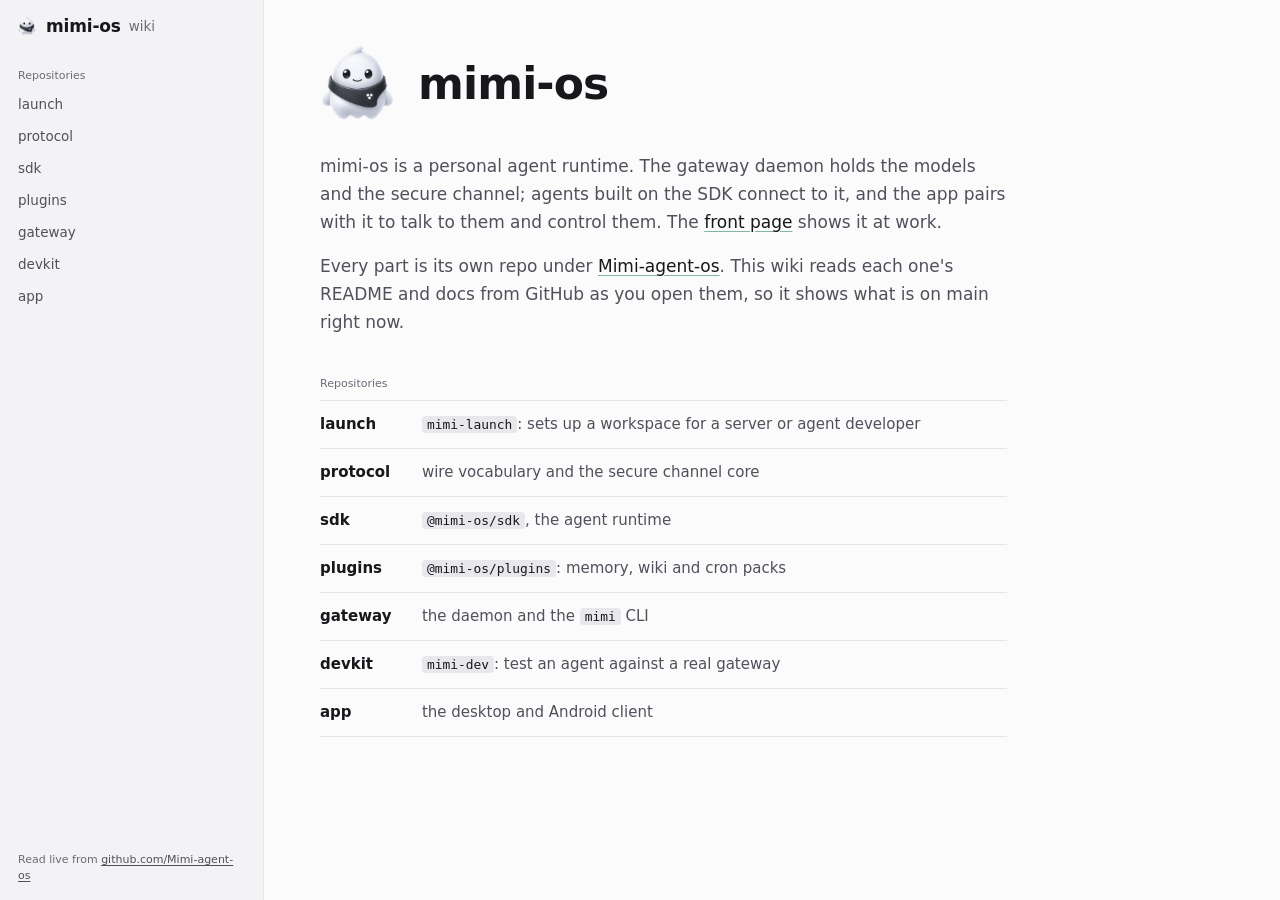
==== wiki/index.html @ f16b9495 "init" ====
<!doctype html>
<html lang="en">
<head>
<meta charset="utf-8">
<meta http-equiv="Content-Security-Policy" content="default-src 'none'; script-src 'self'; style-src 'self' https://fonts.googleapis.com; font-src https://fonts.gstatic.com; img-src 'self' https: data:; connect-src https://raw.githubusercontent.com https://api.github.com; base-uri 'none'; form-action 'none'">
<meta name="viewport" content="width=device-width, initial-scale=1, viewport-fit=cover">
<meta name="color-scheme" content="dark light">
<meta name="theme-color" content="#0c0c0f" media="(prefers-color-scheme: dark)">
<meta name="theme-color" content="#f3f3f5" media="(prefers-color-scheme: light)">
<meta name="description" content="The mimi-os wiki: the README and docs of every core repo, read live from GitHub.">
<title>mimi-os wiki</title>
<link rel="icon" type="image/svg+xml" href="../favicon.svg">
<link rel="icon" type="image/png" href="../favicon.png">
<link rel="apple-touch-icon" href="../apple-touch-icon.png">
<link rel="preconnect" href="https://fonts.googleapis.com">
<link rel="preconnect" href="https://fonts.gstatic.com" crossorigin>
<link rel="stylesheet" href="https://fonts.googleapis.com/css2?family=Public+Sans:wght@400;500;600&family=IBM+Plex+Mono:wght@400;500&display=swap">
<link rel="stylesheet" href="https://fonts.googleapis.com/css2?family=Quicksand:wght@600&text=mimi-os&display=swap">
<link rel="stylesheet" href="wiki.css">
<script src="vendor/purify.min.js" defer></script>
<script type="module" src="wiki.js"></script>
</head>
<body>
<a class="skip" href="#wiki-main">Skip to content</a>
<div class="shell">
    <aside class="side">
        <header class="top">
            <a class="brand" href="#/">
                <img src="../assets/mimi-mascot.png" width="22" height="22" alt="">
                <span class="wm">mimi-os</span>
                <span class="brand-sub">wiki</span>
            </a>
            <button class="menu-btn" id="wiki-menu" type="button" aria-expanded="false" aria-controls="wiki-nav">Menu</button>
        </header>
        <nav class="nav" id="wiki-nav" aria-label="Repositories"></nav>
    </aside>

    <main class="main" id="wiki-main" tabindex="-1">
        <section class="home" id="wiki-home">
            <header class="home-head">
                <img src="../assets/mimi-mascot.png" width="88" height="88" alt="The mimi mascot">
                <h1 class="wm">mimi-os</h1>
            </header>
            <p class="lede">mimi-os is a personal agent runtime. The gateway daemon holds the models and the secure
                channel; agents built on the SDK connect to it, and the app pairs with it to talk to them and control them.
                The <a href="../">front page</a> shows it at work.</p>
            <p class="lede">Every part is its own repo under
                <a href="https://github.com/Mimi-agent-os">Mimi-agent-os</a>. This wiki reads each one's README and
                docs from GitHub as you open them, so it shows what is on main right now.</p>
            <h2 class="label">Repositories</h2>
            <ul class="repo-list" id="wiki-repos"></ul>
        </section>

        <section class="page" id="wiki-page" hidden></section>
    </main>
</div>
</body>
</html>
---- wiki/wiki.css ----
/* the mimi app's visual system (app/src/styles.css): dark by default, light when the system asks for it */

:root{
  color-scheme:dark;
  --bg:#0c0c0f; --panel:#111115; --panel-2:#18181d; --panel-3:#202027;
  --line:#232329; --line-2:#303038;
  --ink:#ececef; --ink-2:#a5a5b0; --ink-3:#80808b;
  --accent:oklch(.9 .075 163);
  --hover:color-mix(in oklab,var(--ink) 5%,transparent);
  --sel:color-mix(in oklab,var(--ink) 9%,transparent);
  --focus:var(--accent);

  --sans:'Public Sans',ui-sans-serif,system-ui,sans-serif;
  --mono:'IBM Plex Mono',ui-monospace,monospace;
  --brand:Quicksand,var(--sans);
  --f-xs:400 11px/16px var(--sans);
  --f-sm:400 12.5px/18px var(--sans);
  --f-md:400 13.5px/20px var(--sans);
  --f-body:400 15px/25px var(--sans);
  --f-code:400 12.5px/19px var(--mono);
  --track-tight:-.012em;

  --s1:4px; --s2:8px; --s3:12px; --s4:16px; --s5:24px; --s6:32px; --s7:48px;
  --r0:4px; --r1:6px;
  --row-h:32px; --head-h:52px; --side-w:264px;
}
@media (prefers-color-scheme:light){:root{
  color-scheme:light;
  --bg:#f3f3f5; --panel:#fbfbfc; --panel-2:#f0f0f3; --panel-3:#e7e7ec;
  --line:#e3e3e9; --line-2:#d0d0d8;
  --ink:#17171c; --ink-2:#50505b; --ink-3:#6b6b76;
  --accent:oklch(.52 .1 163);
  --hover:color-mix(in oklab,var(--ink) 4%,transparent);
  --sel:color-mix(in oklab,var(--ink) 7%,transparent);
}}
@media (pointer:coarse){:root{
  --row-h:44px; --head-h:56px;
  --f-sm:400 13.5px/20px var(--sans); --f-md:400 15px/22px var(--sans); --f-body:400 16px/26px var(--sans);
}}

/* base */

*,*::before,*::after{box-sizing:border-box}
[hidden]{display:none!important}
html{-webkit-text-size-adjust:100%;text-size-adjust:100%}
body{margin:0;background:var(--panel);color:var(--ink);font:var(--f-md);-webkit-font-smoothing:antialiased}
:where(b,strong,h1,h2,h3,h4,h5,h6,th){font-weight:600}
a{color:inherit}
::selection{background:color-mix(in oklab,var(--accent) 30%,transparent);color:inherit}
*{scrollbar-width:thin;scrollbar-color:var(--line-2) transparent}
:focus-visible{outline:2px solid var(--focus);outline-offset:2px}
.wm{font-family:var(--brand);font-weight:600;letter-spacing:-.01em}
.label{margin:0;font:var(--f-xs);font-weight:500;color:var(--ink-3)}

/* the shell: the repos on the ground, the page on the panel beside them */

.shell{display:grid;grid-template-columns:var(--side-w) minmax(0,1fr);min-height:100dvh}
.side{position:sticky;top:0;display:flex;flex-direction:column;height:100dvh;background:var(--bg);border-right:1px solid var(--line)}
.top{display:flex;align-items:center;gap:var(--s3);flex:none;height:var(--head-h);padding:0 var(--s4)}
.brand{display:flex;align-items:center;gap:var(--s2);min-width:0;text-decoration:none}
.brand img{display:block;flex:none;object-fit:contain}
.brand .wm{font-size:17px;line-height:1}
.brand-sub{font:var(--f-md);color:var(--ink-3)}
.menu-btn{display:none}
.skip{position:absolute;top:var(--s2);left:var(--s2);z-index:40;padding:var(--s1) var(--s2);background:var(--bg);color:var(--ink)}
.skip:not(:focus){clip-path:inset(50%);width:1px;height:1px;overflow:hidden}

.nav{display:flex;flex-direction:column;flex:1;min-height:0;overflow-y:auto;overscroll-behavior:contain;padding:var(--s2) var(--s2) 0}
.nav .label{padding:var(--s2) 10px var(--s1)}
.nav ul{margin:0;padding:0;list-style:none}
.nav ul a{display:flex;align-items:center;min-height:var(--row-h);padding:5px 10px;border-radius:var(--r1);color:var(--ink-2);text-decoration:none;overflow-wrap:anywhere}
.nav ul a:hover{background:var(--hover);color:var(--ink)}
.nav ul a[aria-current=page]{background:var(--sel);color:var(--ink)}
.nav .open>a{color:var(--ink);font-weight:500}
.nav .open ul{padding:2px 0 var(--s2)}
.nav .open ul a{min-height:calc(var(--row-h) - 4px);padding:4px 10px 4px 22px;font:var(--f-sm)}
.nav .open ul a.nested{padding-left:34px}
.nav .dir{padding:var(--s2) 10px 2px 22px;font:400 11px/16px var(--mono);color:var(--ink-3)}
.nav-foot{margin:auto 0 0;padding:var(--s5) 10px var(--s4);font:var(--f-xs);color:var(--ink-3)}
.nav-foot a{color:var(--ink-2);text-underline-offset:2px}

.main{min-width:0;padding:40px 56px 96px}
.main:focus-visible{outline:none}
.home,.page{max-width:72ch;font:var(--f-body)}

/* home */

.home-head{display:flex;align-items:center;gap:var(--s4);margin:0 0 var(--s5) -6px}
.home-head img{display:block;width:88px;height:88px}
.home-head h1{margin:0;font-size:44px;line-height:1;letter-spacing:-.02em}
.lede{margin:0 0 var(--s4);font:400 17px/28px var(--sans);color:var(--ink-2);text-wrap:pretty}
.lede a{color:var(--ink);text-decoration-color:color-mix(in oklab,var(--accent) 55%,transparent);text-underline-offset:3px}
.home .label{margin-top:40px;padding-bottom:var(--s2)}
.repo-list{margin:0;padding:0;list-style:none;border-top:1px solid var(--line)}
.repo-list li{display:grid;grid-template-columns:9ch minmax(0,1fr);gap:var(--s4);align-items:baseline;padding:11px 0;border-bottom:1px solid var(--line)}
.repo-list a{font-weight:600;text-decoration:none}
.repo-list a:hover{text-decoration:underline;text-underline-offset:3px}
.repo-list span{color:var(--ink-2)}
.repo-list code{padding:1px 5px;border-radius:var(--r0);background:var(--panel-3);color:var(--ink);font-family:var(--mono);font-size:.86em}

/* a page: where it comes from, then the markdown */

.meta{display:flex;flex-wrap:wrap;align-items:baseline;justify-content:space-between;gap:var(--s1) var(--s5);margin-bottom:var(--s6);padding-bottom:var(--s3);border-bottom:1px solid var(--line);font:var(--f-sm);color:var(--ink-3)}
.crumbs{min-width:0;font-family:var(--mono);font-size:12px;overflow-wrap:anywhere}
.crumbs a{color:var(--ink-2);text-decoration:none}
.meta-links{display:flex;flex-wrap:wrap;gap:var(--s4)}
.meta-links a{color:var(--ink-2);text-decoration:none}
:is(.crumbs,.meta-links) a:hover{color:var(--ink);text-decoration:underline;text-underline-offset:3px}
.note{margin:calc(-1 * var(--s4)) 0 var(--s5);font:var(--f-sm);color:var(--ink-3)}
.loading{color:var(--ink-3);animation:wait 0s 300ms both}
@keyframes wait{from{visibility:hidden}}
.failed{color:var(--ink-2)}
.failed a{color:var(--ink);text-underline-offset:3px}
.retry{padding:0;border:0;background:none;color:var(--ink);font:inherit;text-decoration:underline;text-underline-offset:3px;cursor:pointer}

.md{overflow-wrap:break-word}
.md>:first-child{margin-top:0}
.md :is(h1,h2,h3,h4,h5,h6){scroll-margin-top:var(--s5);text-wrap:pretty}
.md h1{margin:0 0 var(--s5);font:600 28px/36px var(--sans);letter-spacing:-.02em}
.md h2{margin:48px 0 var(--s3);font:600 20px/28px var(--sans);letter-spacing:var(--track-tight)}
.md h3{margin:32px 0 var(--s2);font:600 16.5px/24px var(--sans)}
.md :is(h4,h5,h6){margin:24px 0 var(--s2);font:600 15px/22px var(--sans);color:var(--ink-2)}
.md :is(p,ul,ol,pre,blockquote,details,.scroll){margin:0 0 var(--s4)}
.md :is(ul,ol){padding-left:1.4em}
.md li{margin:var(--s1) 0}
.md li>:is(ul,ol,p){margin:var(--s1) 0 0}
.md li::marker{color:var(--ink-3)}
.md a{text-decoration-line:underline;text-decoration-thickness:1px;text-underline-offset:3px;text-decoration-color:color-mix(in oklab,var(--accent) 55%,transparent)}
.md a:hover{text-decoration-color:var(--accent)}
.md .anchor{margin-left:var(--s2);color:var(--ink-3);font-weight:400;text-decoration:none;opacity:0}
.md :is(h1,h2,h3,h4,h5,h6):hover .anchor,.md .anchor:focus-visible{opacity:1}
.md code{padding:1px 5px;border-radius:var(--r0);background:var(--panel-3);font-family:var(--mono);font-size:.86em;overflow-wrap:anywhere}
.md pre{padding:var(--s3) var(--s4);overflow-x:auto;border:1px solid var(--line);border-radius:var(--r1);background:var(--panel-2);font:var(--f-code)}
.md pre code{padding:0;background:none;font:inherit;overflow-wrap:normal}
.md .scroll{overflow-x:auto;margin-inline:-4px;padding-inline:4px}
.md table{border-collapse:collapse;font:var(--f-md)}
.md :is(th,td){min-width:9ch;padding:var(--s2) var(--s4) var(--s2) 0;border-bottom:1px solid var(--line);vertical-align:top}
.md :is(th,td):not([align]){text-align:left}
.md :is(th,td):last-child{padding-right:0}
.md th{color:var(--ink-2);border-bottom-color:var(--line-2)}
.md :is(th,td) code{overflow-wrap:normal}
.md blockquote{padding-left:var(--s4);color:var(--ink-2)}
.md hr{height:0;margin:var(--s6) 0;border:0;border-top:1px solid var(--line)}
.md img{max-width:100%;height:auto}
.md summary{color:var(--ink-2);cursor:pointer}
.md kbd{padding:0 5px;border:1px solid var(--line-2);border-radius:var(--r0);font:500 .8em/1.6 var(--mono)}

/* a desktop: a wide table or code block takes the free space beside the column, only as far as it needs */

@media (min-width:901px){
  .main{container-type:inline-size}
  .md :is(.scroll,pre){width:fit-content;min-width:100%;max-width:100cqw}
}

/* a phone: the repos become a menu under the top bar, with a 16px gutter */

@media (max-width:900px){
  .shell{display:block}
  .side{z-index:30;height:auto;border-right:0;border-bottom:1px solid var(--line)}
  .top{padding:0 max(var(--s4),env(safe-area-inset-right)) 0 max(var(--s4),env(safe-area-inset-left))}
  .menu-btn{display:inline-flex;align-items:center;height:var(--row-h);margin-left:auto;padding:0 12px;border:1px solid var(--line-2);border-radius:var(--r1);background:transparent;color:var(--ink);font:var(--f-md);font-weight:500;cursor:pointer;-webkit-tap-highlight-color:transparent}
  .nav{display:none}
  html[data-menu] .nav{position:fixed;inset:calc(var(--head-h) + 1px) 0 0;display:flex;padding:var(--s2) var(--s2) env(safe-area-inset-bottom);background:var(--bg)}
  html[data-menu],html[data-menu] body{overflow:hidden}
  .main{padding:var(--s5) max(var(--s4),env(safe-area-inset-right)) 72px max(var(--s4),env(safe-area-inset-left))}
  .md :is(h1,h2,h3,h4,h5,h6){scroll-margin-top:calc(var(--head-h) + var(--s4))}
  .md h1{font-size:25px;line-height:32px}
  .home-head img{width:72px;height:72px}
  .home-head h1{font-size:38px}
}
@media (max-width:540px){
  .repo-list li{grid-template-columns:minmax(0,1fr);gap:2px}
  /* a phone cannot fit a wide table: each column gets about 16ch to share out, and the table scrolls inside */
  .md table{width:max(100%,calc(var(--cols) * 16ch))}
}
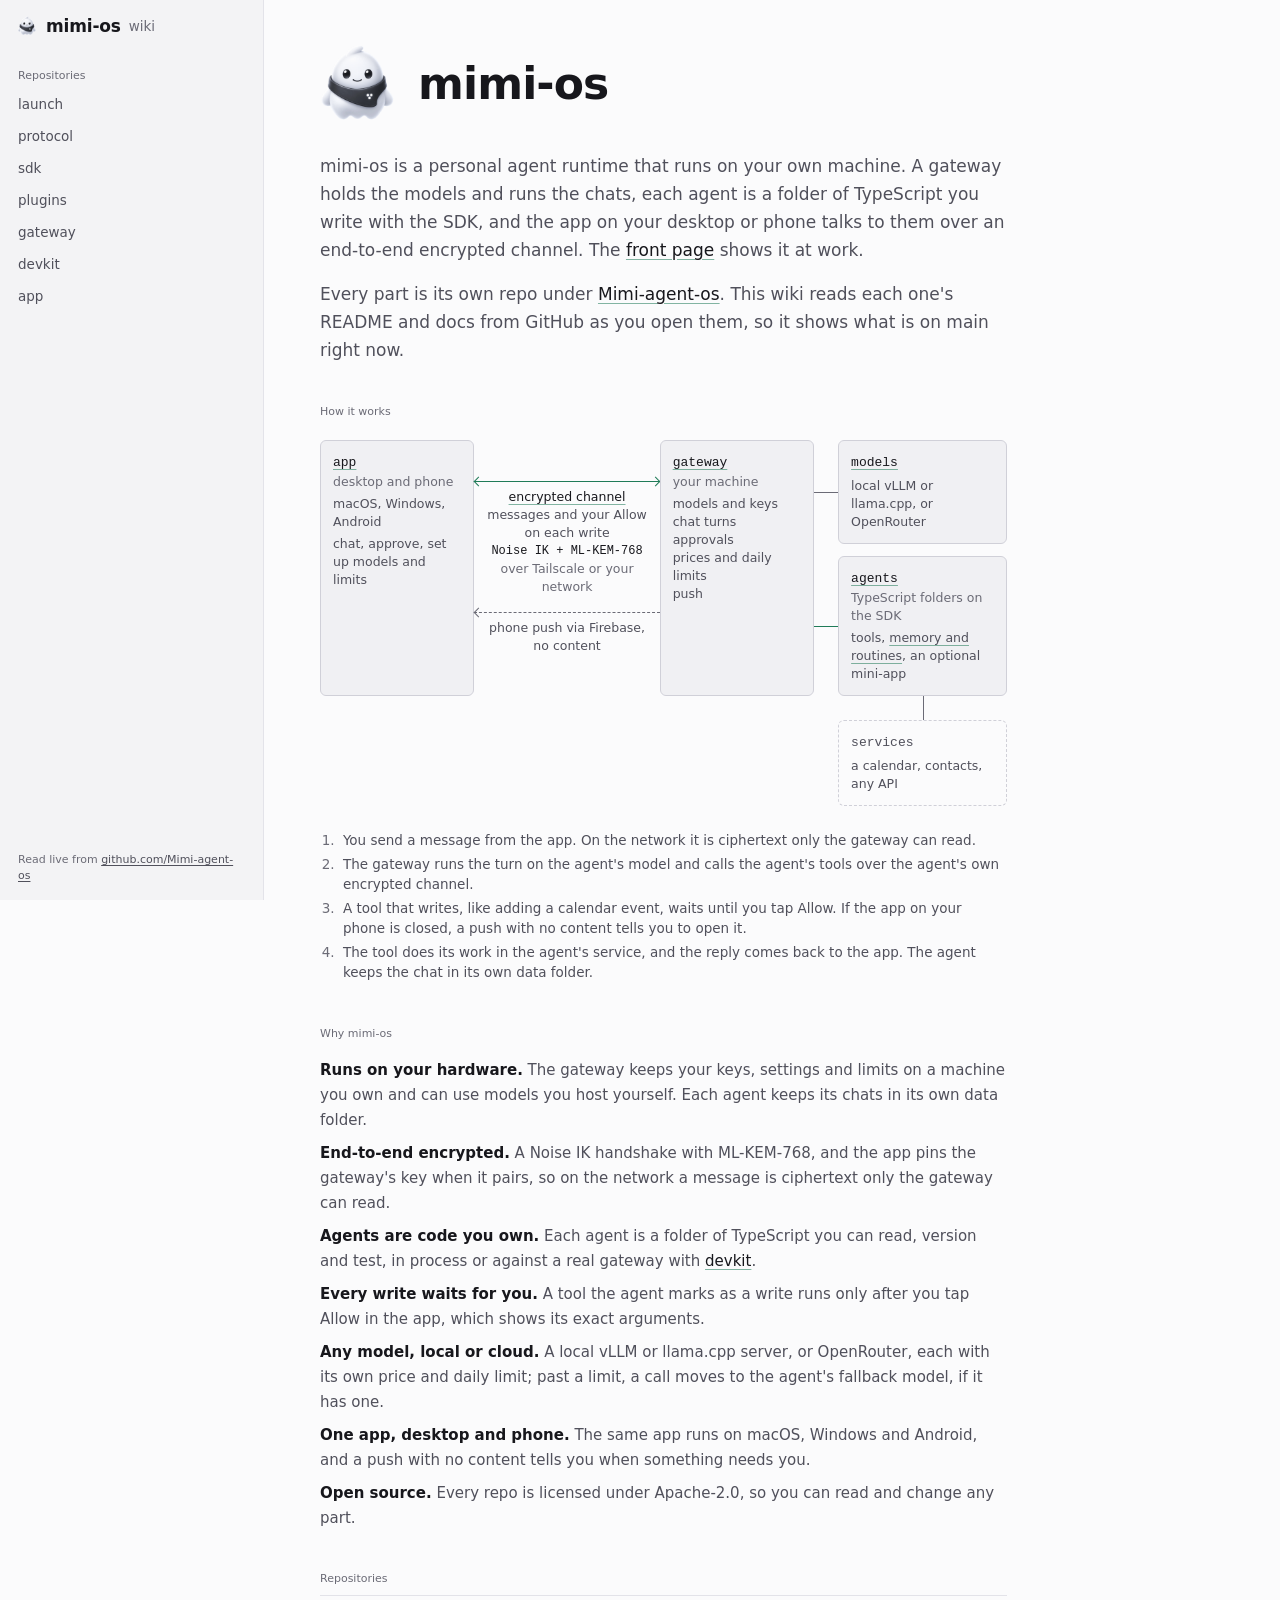
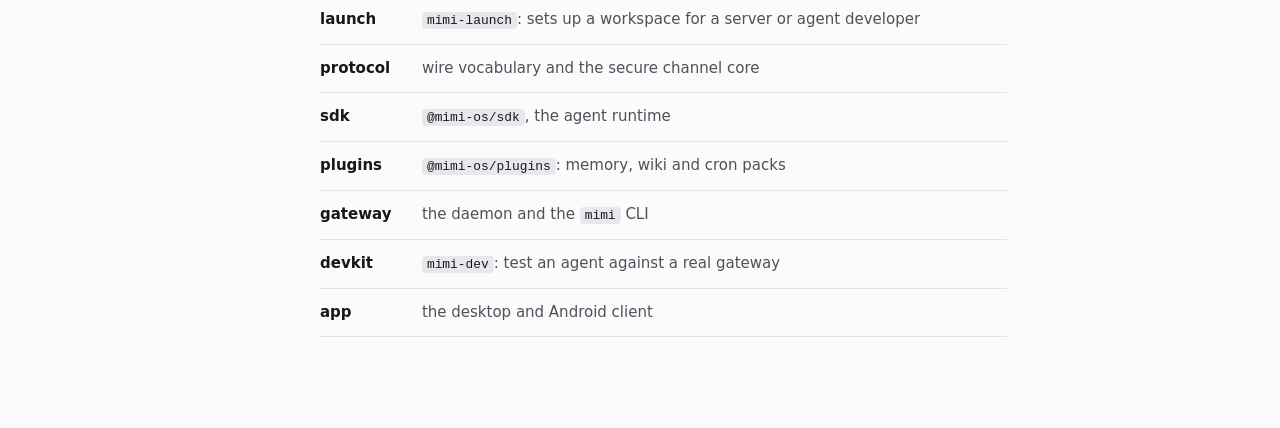
==== commit 4b19bdc8: "Wiki home: what mimi-os is, how it works, and why" ====
--- a/wiki/index.html
+++ b/wiki/index.html
@@ -25,11 +25,13 @@
 <div class="shell">
     <aside class="side">
         <header class="top">
-            <a class="brand" href="#/">
-                <img src="../assets/mimi-mascot.png" width="22" height="22" alt="">
-                <span class="wm">mimi-os</span>
-                <span class="brand-sub">wiki</span>
-            </a>
+            <div class="brand">
+                <a class="brand-home" href="../" aria-label="mimi-os, main site">
+                    <img src="../assets/mimi-mascot.png" width="22" height="22" alt="">
+                    <span class="wm">mimi-os</span>
+                </a>
+                <a class="brand-sub" href="#/">wiki</a>
+            </div>
             <button class="menu-btn" id="wiki-menu" type="button" aria-expanded="false" aria-controls="wiki-nav">Menu</button>
         </header>
         <nav class="nav" id="wiki-nav" aria-label="Repositories"></nav>
@@ -41,12 +43,95 @@
                 <img src="../assets/mimi-mascot.png" width="88" height="88" alt="The mimi mascot">
                 <h1 class="wm">mimi-os</h1>
             </header>
-            <p class="lede">mimi-os is a personal agent runtime. The gateway daemon holds the models and the secure
-                channel; agents built on the SDK connect to it, and the app pairs with it to talk to them and control them.
+            <p class="lede">mimi-os is a personal agent runtime that runs on your own machine. A gateway holds the
+                models and runs the chats, each agent is a folder of TypeScript you write with the SDK, and the app on your
+                desktop or phone talks to them over an end-to-end encrypted channel.
                 The <a href="../">front page</a> shows it at work.</p>
             <p class="lede">Every part is its own repo under
                 <a href="https://github.com/Mimi-agent-os">Mimi-agent-os</a>. This wiki reads each one's README and
                 docs from GitHub as you open them, so it shows what is on main right now.</p>
+
+            <h2 class="label" id="how-title">How it works</h2>
+            <figure class="flow" aria-labelledby="how-title">
+                <p class="sr-only">A diagram. The app, on your desktop or phone, talks to the gateway on your machine
+                    over an end-to-end encrypted channel: a Noise IK handshake with ML-KEM-768, over Tailscale or your
+                    own network. Your messages and your Allow for each write travel on that channel. When the phone app is
+                    closed, the gateway sends it a push with no content through Firebase Cloud Messaging. The gateway
+                    calls the models (a local vLLM or llama.cpp server, or OpenRouter) and the agents' tools. Each agent
+                    connects to the gateway over its own encrypted channel of the same kind and calls its own
+                    services.</p>
+                <div class="flow-map">
+                    <div class="box box-app">
+                        <a class="box-name" href="#/app">app</a>
+                        <span class="box-where">desktop and phone</span>
+                        <p>macOS, Windows, Android</p>
+                        <p>chat, approve, set up models and limits</p>
+                    </div>
+                    <div class="paths">
+                        <div class="path path-channel">
+                            <span class="line both" aria-hidden="true"></span>
+                            <p><a href="#/protocol">encrypted channel</a>
+                                <span class="carries">messages and your Allow on each write</span>
+                                <span class="mono">Noise IK + <span class="nw">ML-KEM-768</span></span>
+                                <span class="via">over Tailscale or your network</span></p>
+                        </div>
+                        <div class="path path-push">
+                            <span class="line to-app" aria-hidden="true"></span>
+                            <p>phone push via Firebase, no content</p>
+                        </div>
+                    </div>
+                    <div class="box box-gw">
+                        <a class="box-name" href="#/gateway">gateway</a>
+                        <span class="box-where">your machine</span>
+                        <ul class="box-list">
+                            <li>models and keys</li>
+                            <li>chat turns</li>
+                            <li>approvals</li>
+                            <li>prices and daily limits</li>
+                            <li>push</li>
+                        </ul>
+                    </div>
+                    <div class="box box-models">
+                        <a class="box-name" href="#/gateway#models-and-limits">models</a>
+                        <p>local vLLM or llama.cpp, or OpenRouter</p>
+                    </div>
+                    <div class="box box-agents">
+                        <a class="box-name" href="#/sdk">agents</a>
+                        <span class="box-where">TypeScript folders on the SDK</span>
+                        <p>tools, <a href="#/plugins">memory and routines</a>, an optional mini-app</p>
+                    </div>
+                    <div class="box box-svc">
+                        <span class="box-name">services</span>
+                        <p>a calendar, contacts, any API</p>
+                    </div>
+                </div>
+                <figcaption>
+                    <ol class="walk">
+                        <li>You send a message from the app. On the network it is ciphertext only the gateway can read.</li>
+                        <li>The gateway runs the turn on the agent's model and calls the agent's tools over the agent's own encrypted channel.</li>
+                        <li>A tool that writes, like adding a calendar event, waits until you tap Allow. If the app on your phone is closed, a push with no content tells you to open it.</li>
+                        <li>The tool does its work in the agent's service, and the reply comes back to the app. The agent keeps the chat in its own data folder.</li>
+                    </ol>
+                </figcaption>
+            </figure>
+
+            <h2 class="label">Why mimi-os</h2>
+            <ul class="pros">
+                <li><b>Runs on your hardware.</b> The gateway keeps your keys, settings and limits on a machine you own
+                    and can use models you host yourself. Each agent keeps its chats in its own data folder.</li>
+                <li><b>End-to-end encrypted.</b> A Noise IK handshake with ML-KEM-768, and the app pins the gateway's key
+                    when it pairs, so on the network a message is ciphertext only the gateway can read.</li>
+                <li><b>Agents are code you own.</b> Each agent is a folder of TypeScript you can read, version and test,
+                    in process or against a real gateway with <a href="#/devkit">devkit</a>.</li>
+                <li><b>Every write waits for you.</b> A tool the agent marks as a write runs only after you tap Allow in
+                    the app, which shows its exact arguments.</li>
+                <li><b>Any model, local or cloud.</b> A local vLLM or llama.cpp server, or OpenRouter, each with its own
+                    price and daily limit; past a limit, a call moves to the agent's fallback model, if it has one.</li>
+                <li><b>One app, desktop and phone.</b> The same app runs on macOS, Windows and Android, and a push with no
+                    content tells you when something needs you.</li>
+                <li><b>Open source.</b> Every repo is licensed under Apache-2.0, so you can read and change any part.</li>
+            </ul>
+
             <h2 class="label">Repositories</h2>
             <ul class="repo-list" id="wiki-repos"></ul>
         </section>
--- a/wiki/wiki.css
+++ b/wiki/wiki.css
@@ -58,9 +58,11 @@
 .side{position:sticky;top:0;display:flex;flex-direction:column;height:100dvh;background:var(--bg);border-right:1px solid var(--line)}
 .top{display:flex;align-items:center;gap:var(--s3);flex:none;height:var(--head-h);padding:0 var(--s4)}
 .brand{display:flex;align-items:center;gap:var(--s2);min-width:0;text-decoration:none}
+.brand-home{display:flex;align-items:center;gap:var(--s2);min-width:0;color:inherit;text-decoration:none}
 .brand img{display:block;flex:none;object-fit:contain}
 .brand .wm{font-size:17px;line-height:1}
-.brand-sub{font:var(--f-md);color:var(--ink-3)}
+.brand-sub{font:var(--f-md);color:var(--ink-3);text-decoration:none}
+.brand-sub:hover,.brand-home:hover .wm{color:var(--ink)}
 .menu-btn{display:none}
 .skip{position:absolute;top:var(--s2);left:var(--s2);z-index:40;padding:var(--s1) var(--s2);background:var(--bg);color:var(--ink)}
 .skip:not(:focus){clip-path:inset(50%);width:1px;height:1px;overflow:hidden}
@@ -97,6 +99,78 @@
 .repo-list a:hover{text-decoration:underline;text-underline-offset:3px}
 .repo-list span{color:var(--ink-2)}
 .repo-list code{padding:1px 5px;border-radius:var(--r0);background:var(--panel-3);color:var(--ink);font-family:var(--mono);font-size:.86em}
+.sr-only{position:absolute;width:1px;height:1px;margin:-1px;padding:0;overflow:hidden;clip-path:inset(50%);white-space:nowrap;border:0}
+
+/* how it works: boxes and the wires between them; a column of boxes in a narrow space, a map in a wide one */
+
+.flow{margin:var(--s3) 0 0;container:flow/inline-size}
+.flow-map{display:grid;grid-template-columns:minmax(0,1fr) minmax(0,1fr);column-gap:var(--s3);
+  grid-template-areas:"app app" "paths paths" "gw gw" "models agents" ". svc"}
+.box{position:relative;min-width:0;padding:var(--s3);border:1px solid var(--line-2);border-radius:var(--r1);background:var(--panel-2);font:var(--f-sm);color:var(--ink-2)}
+.box p{margin:var(--s1) 0 0}
+.box-name{display:inline-block;font:500 13px/20px var(--mono);color:var(--ink)}
+a.box-name,.box a,.path a{text-decoration-line:underline;text-decoration-thickness:1px;text-underline-offset:3px;text-decoration-color:color-mix(in oklab,var(--accent) 55%,transparent)}
+:is(a.box-name,.box a,.path a):hover{text-decoration-color:var(--accent)}
+.box-where{display:block;color:var(--ink-3)}
+.nw{white-space:nowrap}
+.box-list{margin:var(--s1) 0 0;padding:0;list-style:none}
+.box-list li{display:inline}
+.box-list li:not(:last-child)::after{content:", "}
+.box-app{grid-area:app}
+.box-gw{grid-area:gw}
+.box-models{grid-area:models}
+.box-agents{grid-area:agents}
+.box-svc{grid-area:svc;border-style:dashed;background:none}
+.box-svc .box-name{color:var(--ink-2)}
+:is(.box-models,.box-agents,.box-svc){margin-top:var(--s5)}
+:is(.box-models,.box-agents,.box-svc)::before{content:"";position:absolute;left:50%;top:calc(-1 * var(--s5) - 1px);height:var(--s5);border-left:1px solid var(--ink-3)}
+
+.paths{grid-area:paths;display:grid;grid-template-columns:minmax(0,1.6fr) minmax(0,1fr);column-gap:var(--s3)}
+.path{display:flex;gap:var(--s3);min-width:0;padding-left:var(--s4);font:var(--f-sm);color:var(--ink-2)}
+.path p{margin:0;padding:var(--s4) 0;min-width:0}
+.path a{color:var(--ink)}
+.path :is(.carries,.mono,.via){display:block}
+.mono{font-family:var(--mono);font-size:12px;color:var(--ink)}
+.via{color:var(--ink-3)}
+.line{position:relative;flex:none;width:0;border-left:1px solid var(--ink-3);color:var(--ink-3)}
+.path-channel .line{border-color:var(--accent);color:var(--accent)}
+.path-push .line{border-left-style:dashed}
+.line::before,.line::after{content:"";position:absolute;left:-4px;display:none;width:7px;height:7px;border:solid currentColor;border-width:1px 0 0 1px}
+.line::before{top:1px;transform:rotate(45deg)}
+.line::after{bottom:1px;transform:rotate(-135deg)}
+:is(.both,.to-app)::before,.both::after{display:block}
+
+@container flow (min-width:600px){
+  .flow-map{grid-template-columns:minmax(0,1fr) minmax(0,1.2fr) minmax(0,1fr) minmax(0,1.25fr);column-gap:0;
+    grid-template-areas:"app paths gw models" "app paths gw agents" ". . . svc"}
+  .box-list li{display:block}
+  .box-list li::after{display:none}
+  .paths{display:flex;flex-direction:column;justify-content:center;gap:var(--s4)}
+  .path{flex-direction:column;gap:6px;padding:0;text-align:center}
+  .path p{padding:0 var(--s3)}
+  .line{width:auto;height:0;border-left:0;border-top:1px solid var(--ink-3)}
+  .path-channel .line{border-color:var(--accent)}
+  .path-push .line{border-top-style:dashed}
+  .line::before,.line::after{top:-4px;bottom:auto}
+  .line::before{left:1px;transform:rotate(-45deg)}
+  .line::after{left:auto;right:1px;transform:rotate(135deg)}
+  :is(.box-models,.box-agents){margin:0 0 0 var(--s5)}
+  .box-agents{margin-top:var(--s3)}
+  .box-svc{margin-left:var(--s5)}
+  :is(.box-models,.box-agents)::before{left:calc(-1 * var(--s5) - 1px);top:50%;width:var(--s5);height:0;border-left:0;border-top:1px solid var(--ink-3)}
+}
+
+/* agents reach the gateway over the same encrypted channel as the app, so their wire is the channel's colour */
+.box-agents::before{border-color:var(--accent)}
+
+.walk{margin:var(--s5) 0 0;padding-left:1.4em;font:var(--f-md);color:var(--ink-2)}
+.walk li{margin:0 0 var(--s1);padding-left:var(--s1)}
+.walk li::marker{color:var(--ink-3);font-variant-numeric:tabular-nums}
+
+.pros{margin:var(--s2) 0 0;padding:0;list-style:none;color:var(--ink-2)}
+.pros li{margin:0 0 var(--s2)}
+.pros b{color:var(--ink)}
+.pros a{color:var(--ink);text-decoration-color:color-mix(in oklab,var(--accent) 55%,transparent);text-underline-offset:3px}
 
 /* a page: where it comes from, then the markdown */
 
